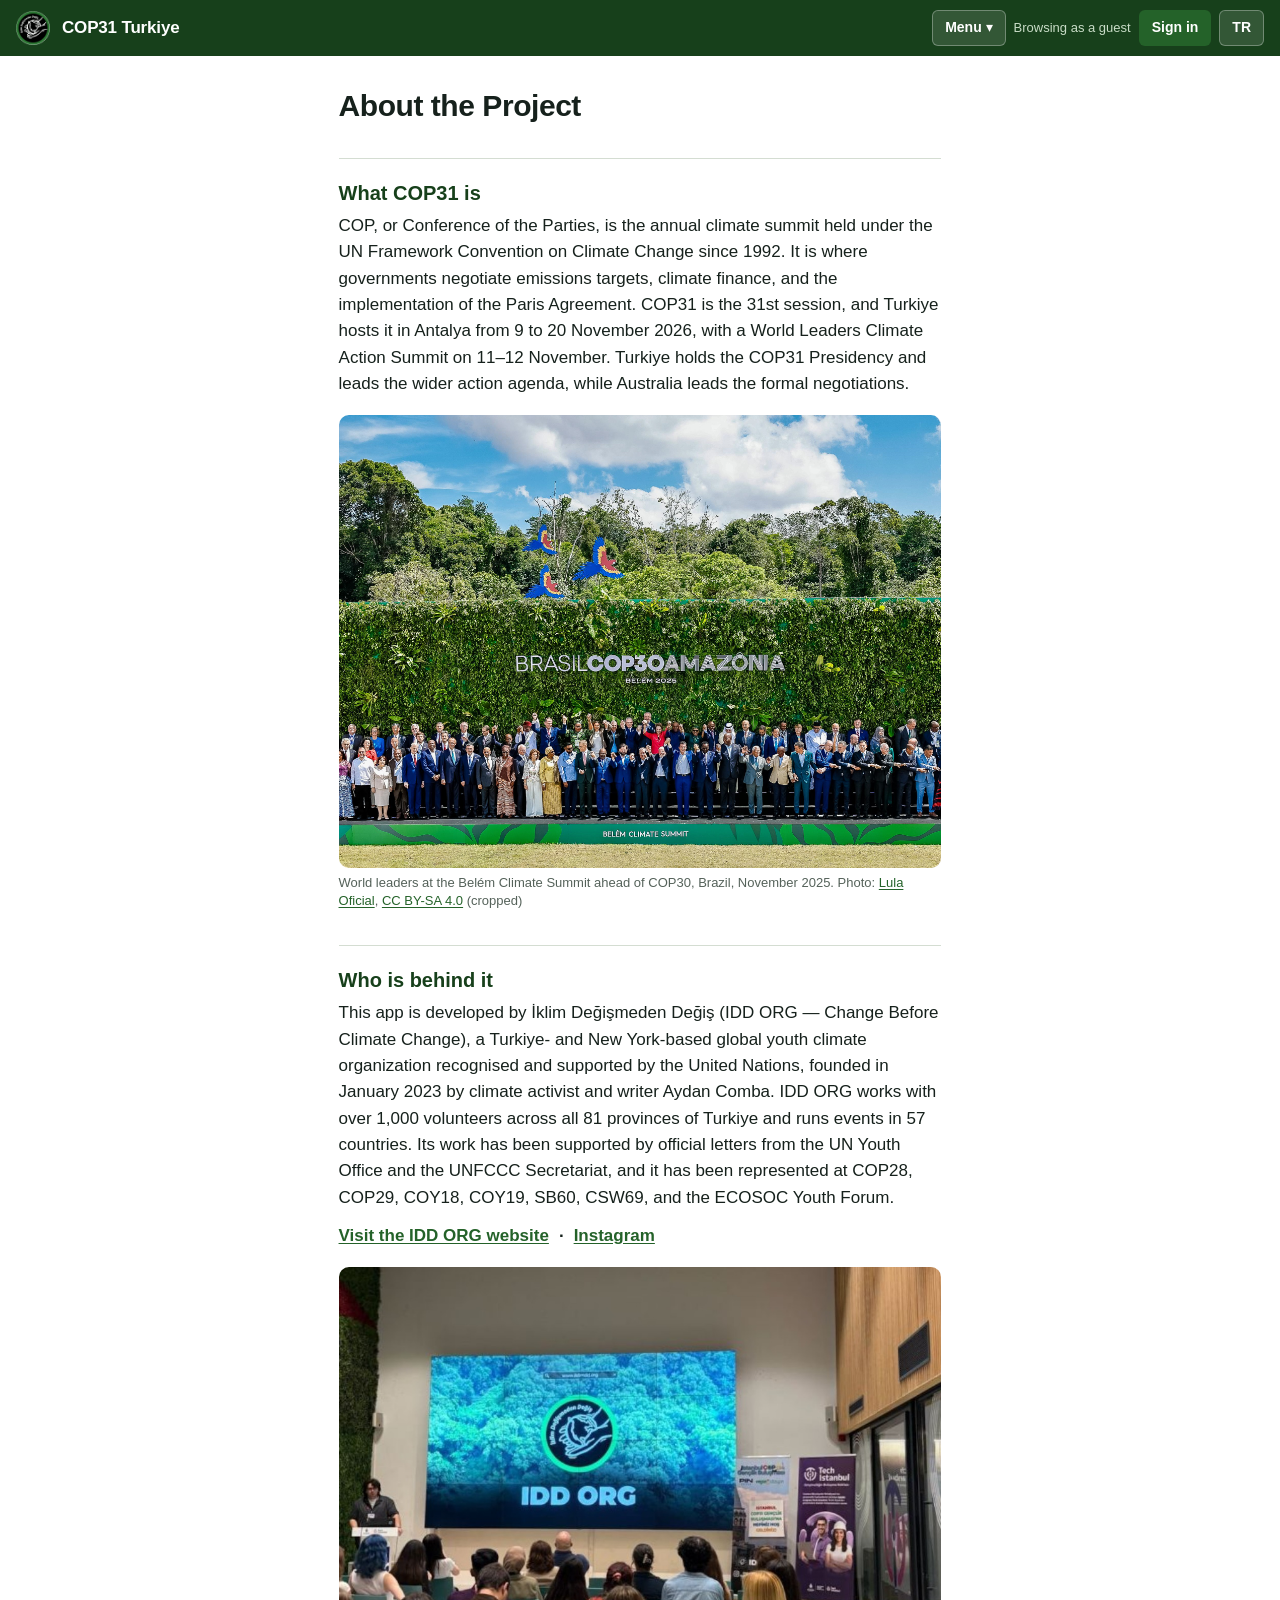
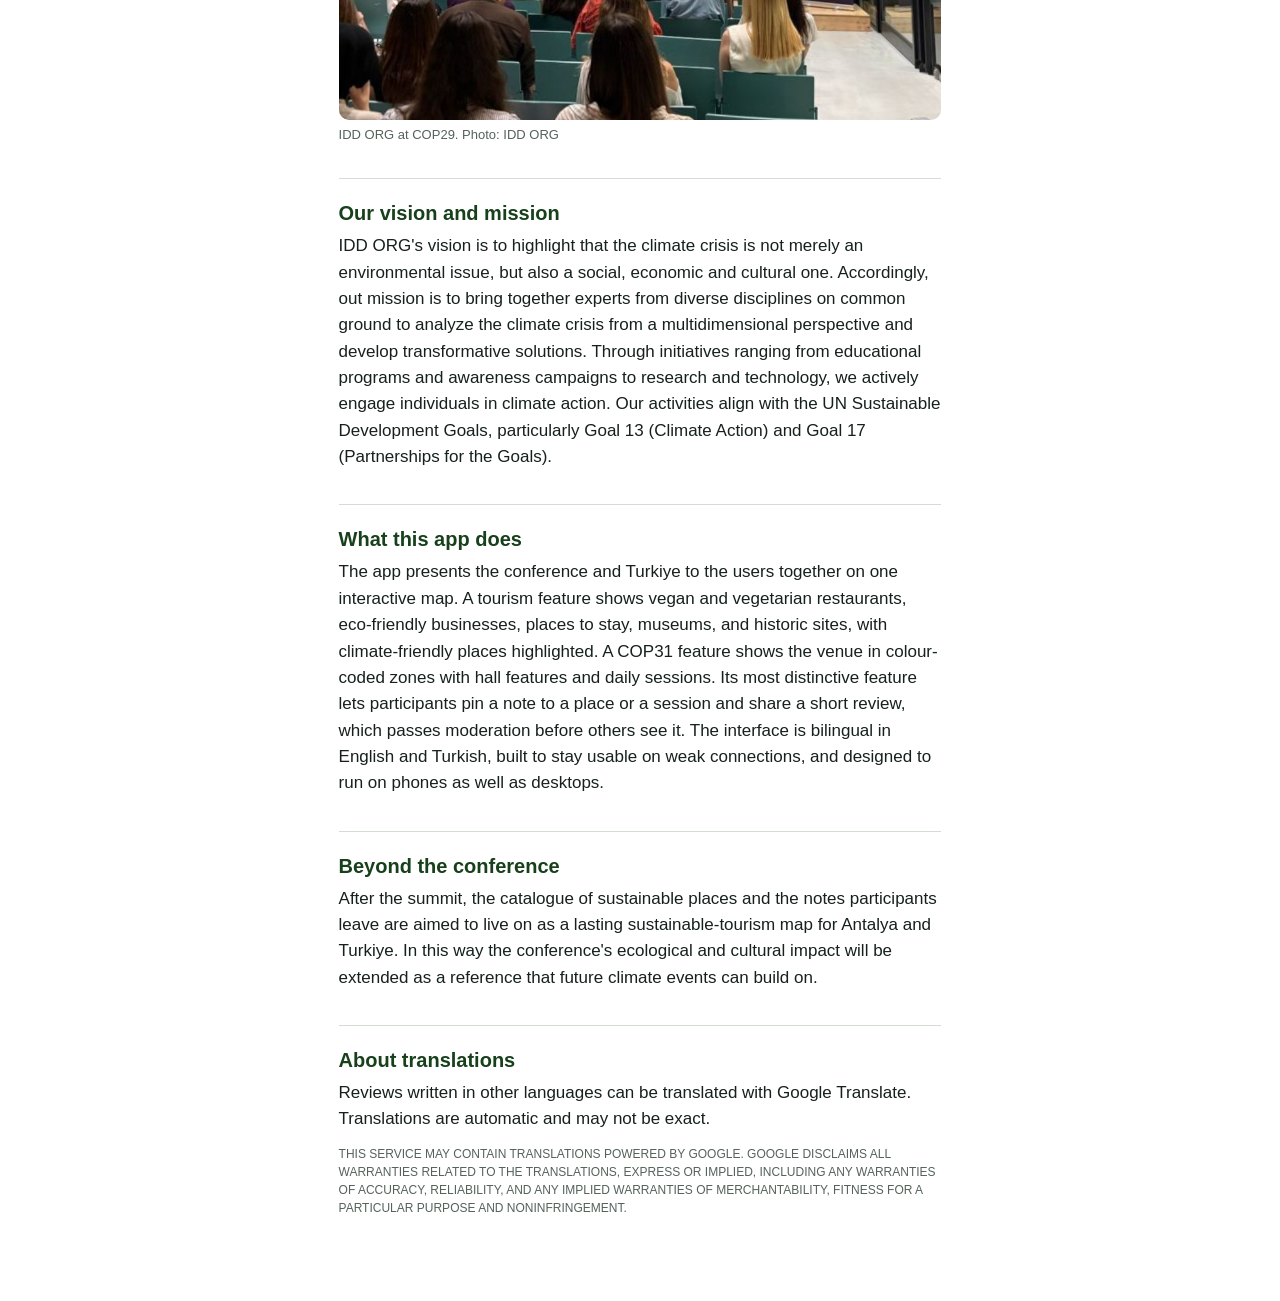
==== about.html @ 110b6953 "cop31 final-ish code" ====
<!DOCTYPE html>
<html lang="en">
<head>
  <meta charset="UTF-8">
  <meta name="viewport" content="width=device-width, initial-scale=1">
  <title>COP31 Türkiye App</title>
  <link rel="manifest" href="manifest.webmanifest">
  <meta name="theme-color" content="#17401b">
  <link rel="icon" type="image/png" sizes="32x32" href="img/favicon-32.png">
  <link rel="apple-touch-icon" href="img/icon-apple-180.png">
  <meta name="mobile-web-app-capable" content="yes">
  <meta name="apple-mobile-web-app-capable" content="yes">
  <meta name="apple-mobile-web-app-title" content="COP31 TR">
  <link rel="stylesheet" href="css/style.css">
</head>
<body>

  <header class="site-header" id="siteHeader"></header>

  <main class="content-wrap">
    <h1 data-i18n="about_title"></h1>

    <h2 data-i18n="about_cop_h"></h2>
    <p data-i18n="about_cop_p"></p>

    <figure class="photo photo-single">
      <img src="img/about-cop.jpg" data-i18n-alt="alt_about_cop" loading="lazy" width="1500" height="1000"
           onerror="this.closest('.photo').classList.add('is-missing')">
      <span class="photo-slot"><span data-i18n="img_missing"></span> <code>img/about-cop.jpg</code></span>
      <figcaption>
        <span data-i18n="cap_about_cop"></span>
        <a href="https://commons.wikimedia.org/w/index.php?curid=178001010" target="_blank" rel="noopener">Lula Oficial</a>,
        <a href="https://creativecommons.org/licenses/by-sa/4.0/" target="_blank" rel="noopener">CC BY-SA 4.0</a> (cropped)
      </figcaption>
    </figure>

    <h2 data-i18n="about_team_h"></h2>
    <p data-i18n="about_team_p"></p>
    <p class="ext-links">
      <a href="https://www.iklimdd.org" target="_blank" rel="noopener" data-i18n="about_team_link"></a>
      <span aria-hidden="true">·</span>
      <a href="https://www.instagram.com/idd.org.tr/" target="_blank" rel="noopener" data-i18n="about_team_insta"></a>
    </p>

    <figure class="photo photo-single">
      <img src="img/about-team.jpg" data-i18n-alt="alt_about_team" loading="lazy" width="1500" height="1000"
           onerror="this.closest('.photo').classList.add('is-missing')">
      <span class="photo-slot"><span data-i18n="img_missing"></span> <code>img/about-team.jpg</code></span>
      <figcaption data-i18n="cap_about_team"></figcaption>
    </figure>

    <h2 data-i18n="about_mission_h"></h2>
    <p data-i18n="about_mission_p"></p>

    <h2 data-i18n="about_app_h"></h2>
    <p data-i18n="about_app_p"></p>

    <h2 data-i18n="about_vision_h"></h2>
    <p data-i18n="about_vision_p"></p>

    <h2 data-i18n="gt_disclaimer_h"></h2>
    <p data-i18n="gt_disclaimer_p"></p>
    <p class="legal-note" lang="en" data-i18n="gt_disclaimer_legal"></p>
  </main>

  <script src="js/data.js"></script>
  <script src="js/i18n.js"></script>
  <script src="js/auth.js"></script>
  <script src="js/pwa.js"></script>
  <script>
    applyTranslations();
    renderHeader("about");
  </script>

</body>
</html>
---- css/style.css ----
:root {
  --brand:        #246229;
  --brand-deep:   #17401b;
  --brand-wash:   #eaf0e8;

  --sea:          #0f6d78;
  --sea-wash:     #e6f1f2;

  --ink:          #16211c;
  --ink-soft:     #55625a;

  --line:         #d4ddd2;
  --amber:        #8a5200;
  --leaf:         #1d7a3a;
  --red:          #a51f1f;

  --r-sm: 6px;
  --r-md: 10px;
  --r-lg: 16px;
  --tap: 44px;
}

* { box-sizing: border-box; }

html { -webkit-text-size-adjust: 100%; }

body {
  margin: 0;
  font-family: -apple-system, BlinkMacSystemFont, "Segoe UI", Roboto,
               "Helvetica Neue", Arial, sans-serif;
  font-size: 17px;
  line-height: 1.55;
  color: var(--ink);
  background: #fff;
}

h1, h2, h3 { line-height: 1.2; margin: 0 0 8px; font-weight: 650; }
h1 { font-size: 1.75rem; letter-spacing: -0.015em; }
h2 { font-size: 1.25rem; }
h3 { font-size: 1.0625rem; }
p  { margin: 0 0 12px; }

a { color: var(--brand); text-underline-offset: 2px; }
a:hover { color: var(--brand-deep); }

:focus-visible {
  outline: 3px solid var(--sea);
  outline-offset: 2px;
  border-radius: 3px;
}

.site-header {
  display: flex;
  align-items: center;
  gap: 12px;
  background: var(--brand-deep);
  color: #fff;
  padding: 10px 16px;
  min-height: 56px;
  flex-wrap: wrap;
}

.site-header .brand {
  font-size: 1.0625rem;
  font-weight: 650;
  letter-spacing: -0.01em;
  white-space: nowrap;
}

.site-header nav {
  margin-left: auto;
  display: flex;
  align-items: center;
  gap: 8px;
}

.site-header nav a { color: #d7e6dc; text-decoration: none; }
.site-header nav a:hover { color: #fff; text-decoration: underline; }

.site-header .who {
  font-size: 0.8125rem;
  color: #c9dcc7;
  display: flex;
  align-items: center;
  gap: 6px;
}

.role-tag {
  background: rgba(255, 255, 255, 0.16);
  border-radius: 999px;
  padding: 2px 9px;
  font-size: 0.75rem;
  color: #fff;
}

button {
  font: inherit;
  font-weight: 550;
  cursor: pointer;
  border: 1px solid transparent;
  border-radius: var(--r-sm);
  padding: 10px 16px;
  min-height: var(--tap);
  background: var(--brand);
  color: #fff;
}
button:hover { background: var(--brand-deep); }
button:active { transform: translateY(1px); }

button.ghost {
  background: #fff;
  color: var(--ink);
  border-color: var(--line);
}
button.ghost:hover { background: var(--brand-wash); color: var(--brand-deep); }

button.danger { background: var(--red); }
button.danger:hover { background: #7d1717; }

button.small { padding: 6px 12px; font-size: 0.875rem; min-height: 36px; }

.site-header button.ghost {
  background: rgba(255, 255, 255, 0.12);
  color: #fff;
  border-color: rgba(255, 255, 255, 0.3);
}
.site-header button.ghost:hover { background: rgba(255, 255, 255, 0.22); color: #fff; }

input, textarea, select {
  font: inherit;
  width: 100%;
  padding: 10px 12px;
  min-height: var(--tap);
  border: 1px solid var(--line);
  border-radius: var(--r-sm);
  background: #fff;
  color: var(--ink);
}
input::placeholder, textarea::placeholder { color: var(--ink-soft); }

label {
  display: block;
  font-size: 0.875rem;
  font-weight: 550;
  color: var(--ink);
  margin: 14px 0 5px;
}

.login-wrap {
  min-height: 100vh;
  min-height: 100dvh;
  display: flex;
  align-items: center;
  justify-content: center;
  padding: 20px;
  background: var(--brand-wash);
}

.login-card {
  width: 100%;
  max-width: 400px;
  background: #fff;
  border: 1px solid var(--line);
  border-radius: var(--r-lg);
  padding: 32px 28px;
}

.login-card .logo-lockup { text-align: center; margin-bottom: 20px; }

.login-card .logo {
  font-size: 1.375rem;
  font-weight: 700;
  color: var(--brand-deep);
  margin-top: 10px;
}

.login-card .tagline { color: var(--ink-soft); font-size: 0.9375rem; margin-bottom: 18px; }
.login-card button[type="submit"] { width: 100%; margin-top: 18px; }

.error-msg {
  display: none;
  background: #fdeceb;
  border: 1px solid #f0c2c0;
  color: var(--red);
  border-radius: var(--r-sm);
  padding: 10px 12px;
  font-size: 0.9375rem;
  margin-top: 12px;
}

.demo-accounts {
  margin-top: 22px;
  padding-top: 16px;
  border-top: 1px solid var(--line);
  font-size: 0.875rem;
  color: var(--ink-soft);
  line-height: 1.7;
}
.demo-accounts code {
  background: var(--brand-wash);
  color: var(--brand-deep);
  padding: 2px 6px;
  border-radius: 4px;
  font-size: 0.8125rem;
}

.app { display: flex; height: calc(100vh - 56px); height: calc(100dvh - 56px); }

.map-stage { position: relative; flex: 1; min-width: 0; }
.map { position: absolute; inset: 0; background: var(--brand-wash); }

.panel {
  width: 340px;
  flex-shrink: 0;
  padding: 18px 16px;
  background: #fff;
  border-left: 1px solid var(--line);
  overflow-y: auto;
}

.map-controls {
  position: absolute;
  top: 12px;
  left: 12px;
  z-index: 900;
  display: flex;
  flex-direction: column;
  gap: 10px;
  align-items: flex-start;
}

.filter-box {
  background: #fff;
  border-radius: var(--r-md);
  box-shadow: 0 2px 10px rgba(22, 33, 28, 0.22);
  overflow: hidden;
  min-width: 190px;
}

.filter-toggle {
  display: flex;
  align-items: center;
  gap: 9px;
  width: 100%;
  background: #fff;
  color: var(--ink);
  border: 0;
  border-radius: var(--r-md);
  padding: 11px 14px;
  min-height: var(--tap);
  font-weight: 600;
}
.filter-toggle:hover { background: var(--brand-wash); color: var(--brand-deep); }
.filter-toggle svg { color: var(--brand); flex-shrink: 0; }

.filter-toggle .chev {
  margin-left: auto;
  color: var(--ink-soft);
  transition: transform 0.18s;
  font-size: 1.125rem;
  line-height: 1;
}
.filter-box.open .filter-toggle .chev { transform: rotate(90deg); }

.filter-panel { display: none; padding: 4px 6px 8px; }
.filter-box.open .filter-panel { display: block; }

.filter-row {
  display: flex;
  align-items: center;
  gap: 10px;
  margin: 0;
  padding: 8px;
  min-height: var(--tap);
  border-radius: var(--r-sm);
  font-size: 0.9375rem;
  font-weight: 400;
  color: var(--ink);
  cursor: pointer;
}
.filter-row:hover { background: var(--brand-wash); }
.filter-name { flex: 1; }
.filter-row input { width: 20px; height: 20px; min-height: 0; flex-shrink: 0; accent-color: var(--brand); }

.dot { width: 14px; height: 14px; flex-shrink: 0; }
.dot-tourism { background: #246229; border-radius: 50%; }
.dot-cop     { background: #0f6d78; border-radius: 3px; }
.dot-eco     { background: #fff; border: 3px solid #f6c344; border-radius: 50%; }

.filter-sep { height: 1px; background: var(--line); margin: 6px 8px; }

.filter-action {
  width: calc(100% - 12px);
  margin: 2px 6px 0;
  background: var(--brand);
  color: #fff;
  font-size: 0.9375rem;
  min-height: 40px;
}
.filter-action.active { background: var(--amber); }

.map-fab {
  width: var(--tap);
  height: var(--tap);
  padding: 0;
  border-radius: 50%;
  background: #fff;
  color: var(--brand-deep);
  box-shadow: 0 2px 10px rgba(22, 33, 28, 0.22);
  display: flex;
  align-items: center;
  justify-content: center;
}
.map-fab:hover { background: var(--brand-wash); color: var(--brand-deep); }

.hint { font-size: 0.8125rem; color: var(--ink-soft); line-height: 1.5; }

.place-type { color: var(--ink-soft); font-size: 0.9375rem; margin-bottom: 6px; }

.eco-tag {
  display: inline-block;
  background: var(--brand-wash);
  color: #146130;
  border-radius: 999px;
  padding: 1px 9px;
  font-size: 0.75rem;
  border: 1px solid #a5d6b5;
}

.rating-line {
  display: flex;
  align-items: baseline;
  gap: 8px;
  margin-bottom: 12px;
  flex-wrap: wrap;
}
.rating-num { font-weight: 700; font-size: 1.0625rem; }

.place-info { font-size: 0.9375rem; margin-bottom: 16px; }

.reviews { margin-bottom: 16px; }

.review {
  border-top: 1px solid var(--line);
  padding: 12px 0;
}
.review:first-child { border-top: 0; padding-top: 0; }

.review-top { display: flex; align-items: center; gap: 8px; flex-wrap: wrap; }

.review-text {
  margin: 6px 0 6px;
  font-size: 0.9375rem;
}

.review-foot {
  display: flex;
  align-items: center;
  gap: 10px;
  flex-wrap: wrap;
  font-size: 0.8125rem;
}

.stars { color: var(--amber); letter-spacing: 1px; }

.link-btn {
  background: none;
  border: 0;
  padding: 6px 0;
  min-height: 0;
  color: var(--brand);
  font-size: 0.875rem;
  font-weight: 600;
  text-decoration: underline;
  text-underline-offset: 2px;
}
.link-btn:hover { background: none; color: var(--brand-deep); }

.add-review {
  width: 100%;
  background: #fff;
  color: var(--brand-deep);
  border: 1.5px dashed var(--brand);
  font-weight: 600;
}
.add-review:hover { background: var(--brand-wash); color: var(--brand-deep); }

.review-form {
  border-top: 1px solid var(--line);
  padding-top: 16px;
}
.review-form h3 { margin-bottom: 10px; }

.star-pick { display: flex; gap: 2px; margin-bottom: 12px; }

.star-pick .star {
  background: none;
  border: 0;
  padding: 4px;
  min-height: var(--tap);
  min-width: 38px;
  font-size: 1.75rem;
  line-height: 1;
  color: var(--line);
}
.star-pick .star.on { color: var(--amber); }
.star-pick .star:hover { background: none; color: var(--amber); }

.form-actions { display: flex; gap: 8px; margin-top: 14px; }
.form-actions button { flex: 1; }

.pill {
  display: inline-block;
  border-radius: 999px;
  padding: 2px 9px;
  font-size: 0.75rem;
  border: 1px solid;
}
.pill-pending  { color: var(--amber); border-color: #d9b48a; background: #fdf4e7; }
.pill-approved { color: #146130;      border-color: #a5d6b5; background: #e8f6ec; }
.pill-rejected { color: var(--red);   border-color: #f0c2c0; background: #fdeceb; }
.pill-flagged  { color: var(--red);   border-color: var(--red); background: #fdeceb; }

.note {
  background: #fff;
  border: 1px solid var(--line);
  border-left: 3px solid var(--brand);
  border-radius: var(--r-sm);
  padding: 12px;
  margin-bottom: 10px;
  font-size: 0.9375rem;
}
.note .meta {
  font-size: 0.8125rem;
  color: var(--ink-soft);
  margin-top: 8px;
  display: flex;
  gap: 10px;
  flex-wrap: wrap;
  align-items: center;
}

.empty {
  color: var(--ink-soft);
  font-size: 0.9375rem;
  background: var(--brand-wash);
  border-radius: var(--r-md);
  padding: 16px;
}

.admin-wrap { max-width: 1000px; margin: 0 auto; padding: 24px 20px 64px; }

.tabs {
  display: flex;
  gap: 4px;
  border-bottom: 1px solid var(--line);
  margin-bottom: 22px;
  overflow-x: auto;
}

.tab {
  background: none;
  border: none;
  border-bottom: 2px solid transparent;
  border-radius: 0;
  color: var(--ink-soft);
  padding: 12px 14px;
  white-space: nowrap;
  font-weight: 550;
}
.tab:hover { background: var(--brand-wash); color: var(--ink); }
.tab.active { color: var(--brand-deep); border-bottom-color: var(--brand); }

.card {
  background: #fff;
  border: 1px solid var(--line);
  border-radius: var(--r-md);
  padding: 18px;
  margin-bottom: 12px;
}
.card .actions { margin-top: 14px; display: flex; gap: 8px; flex-wrap: wrap; }

.two-col { display: grid; grid-template-columns: 1fr 1fr; gap: 14px; }

.table { width: 100%; border-collapse: collapse; font-size: 0.9375rem; }
.table th, .table td { text-align: left; padding: 10px 8px; border-bottom: 1px solid var(--line); }
.table th { color: var(--ink-soft); font-weight: 550; font-size: 0.875rem; }

.section-note {
  background: var(--sea-wash);
  border-left: 3px solid var(--sea);
  border-radius: var(--r-sm);
  padding: 14px;
  font-size: 0.9375rem;
  color: var(--ink);
  margin-bottom: 22px;
}

#toast {
  position: fixed;
  left: 50%;
  bottom: 24px;
  transform: translateX(-50%);
  background: var(--ink);
  color: #fff;
  padding: 12px 18px;
  border-radius: 999px;
  font-size: 0.9375rem;
  opacity: 0;
  pointer-events: none;
  transition: opacity 0.18s;
  z-index: 1000;
  max-width: min(90vw, 460px);
  text-align: center;
}
#toast.show { opacity: 1; }

.menu { position: relative; }

.menu-panel {
  display: none;
  position: absolute;
  top: calc(100% + 8px);
  left: 0;
  background: #fff;
  border: 1px solid var(--line);
  border-radius: var(--r-md);
  box-shadow: 0 8px 28px rgba(22, 33, 28, 0.22);
  min-width: 210px;
  padding: 6px;
  z-index: 1200;
}
.menu-panel.open { display: block; }

.site-header nav .menu-panel a {
  display: block;
  padding: 11px 12px;
  min-height: var(--tap);
  border-radius: var(--r-sm);
  color: var(--ink);
  text-decoration: none;
  font-size: 0.9375rem;
}
.site-header nav .menu-panel a:hover {
  background: var(--brand-wash);
  color: var(--brand-deep);
  text-decoration: none;
}

.content-wrap {
  max-width: 68ch;
  margin: 0 auto;
  padding: 32px 20px 72px;
}

.content-wrap h1 { font-size: 1.875rem; }

.content-wrap .lead {
  font-size: 1.125rem;
  color: var(--ink-soft);
  margin-bottom: 30px;
}

.content-wrap h2 {
  margin-top: 34px;
  padding-top: 22px;
  border-top: 1px solid var(--line);
  color: var(--brand-deep);
}

.content-note {
  margin-top: 40px;
  font-size: 0.875rem;
  color: var(--ink-soft);
  background: var(--brand-wash);
  border-radius: var(--r-md);
  padding: 14px 16px;
}

.ev-filters { display: flex; gap: 8px; flex-wrap: wrap; margin: 22px 0 26px; }

.ev-chip {
  background: #fff;
  color: var(--ink-soft);
  border: 1px solid var(--line);
  border-radius: 999px;
  padding: 8px 16px;
  min-height: 40px;
  font-size: 0.9375rem;
}
.ev-chip:hover { background: var(--brand-wash); color: var(--brand-deep); }
.ev-chip.active { background: var(--brand); color: #fff; border-color: var(--brand); }

.ev-day {
  display: flex;
  gap: 18px;
  padding: 16px 0;
  border-bottom: 1px solid var(--line);
}

.ev-day.today {
  background: var(--brand-wash);
  border-radius: var(--r-md);
  padding: 16px 14px;
  border-bottom-color: transparent;
}

.ev-date { flex-shrink: 0; width: 108px; display: flex; flex-direction: column; }
.ev-daynum { font-size: 0.8125rem; color: var(--ink-soft); }
.ev-datetext { font-weight: 650; color: var(--brand-deep); }

.ev-body h3 { margin: 0 0 2px; }
.ev-sub { font-size: 0.9375rem; color: var(--ink-soft); }

.ev-summit {
  display: inline-block;
  margin-top: 8px;
  font-size: 0.8125rem;
  color: var(--sea);
  background: var(--sea-wash);
  border: 1px solid #a9d2d7;
  border-radius: 999px;
  padding: 3px 10px;
}

@media (max-width: 860px) {
  .app { flex-direction: column; height: auto; }
  .map-stage { height: 62vh; min-height: 340px; flex: none; }
  .panel {
    width: 100%;
    border: 0;
    border-top: 1px solid var(--line);
  }
  .two-col { grid-template-columns: 1fr; }
  .site-header { padding: 10px 12px; gap: 10px; }
  .site-header .brand { font-size: 1rem; }
  .content-wrap { padding: 24px 18px 60px; }
  h1, .content-wrap h1 { font-size: 1.5rem; }
}

@media (max-width: 560px) {
  .site-header .who { display: none; }
  .ev-day { flex-direction: column; gap: 4px; }
  .ev-date { flex-direction: row; gap: 8px; width: auto; align-items: baseline; }
}

@media (prefers-reduced-motion: reduce) {
  * { transition: none !important; animation: none !important; }
  button:active { transform: none; }
}

.idd-logo {
  display: block;
  flex-shrink: 0;
  background-image: url("[data-uri]");
  background-size: contain;
  background-repeat: no-repeat;
  background-position: center;
}

.site-header .idd-logo { width: 34px; height: 34px; }
.login-card .idd-logo { width: 76px; height: 76px; margin: 0 auto; }

.welcome {
  min-height: 100vh;
  min-height: 100dvh;
  display: flex;
  align-items: center;
  justify-content: center;
  padding: 40px 20px;
  background: linear-gradient(178deg, var(--brand-wash) 0%, #ffffff 62%);
}

.welcome-inner {
  width: 100%;
  max-width: 720px;
  text-align: center;
  position: relative;
}

.welcome-logo { width: 88px; height: 88px; margin: 0 auto 22px; }

.wel-kicker {
  color: var(--brand);
  font-size: 0.9375rem;
  font-weight: 600;
  margin-bottom: 10px;
}

.welcome h1 {
  font-size: clamp(1.75rem, 5vw, 2.5rem);
  letter-spacing: -0.02em;
  margin-bottom: 14px;
  color: var(--brand-deep);
}

.wel-sub {
  font-size: 1.0625rem;
  color: var(--ink-soft);
  max-width: 54ch;
  margin: 0 auto 28px;
}

.wel-actions {
  display: flex;
  gap: 12px;
  justify-content: center;
  flex-wrap: wrap;
  margin-bottom: 48px;
}

.btn-primary, .btn-quiet {
  display: inline-flex;
  align-items: center;
  justify-content: center;
  min-height: var(--tap);
  padding: 12px 28px;
  border-radius: var(--r-sm);
  font-weight: 600;
  text-decoration: none;
}

.btn-primary { background: var(--brand); color: #fff; border: 1px solid var(--brand); }
.btn-primary:hover { background: var(--brand-deep); border-color: var(--brand-deep); color: #fff; }

.btn-quiet { background: #fff; color: var(--brand-deep); border: 1px solid var(--line); }
.btn-quiet:hover { background: var(--brand-wash); color: var(--brand-deep); }

.wel-features {
  display: grid;
  grid-template-columns: repeat(3, 1fr);
  gap: 28px;
  text-align: left;
  border-top: 1px solid var(--line);
  padding-top: 32px;
}

.wel-feature h2 { font-size: 1rem; margin: 10px 0 4px; }
.wel-feature p { font-size: 0.9375rem; color: var(--ink-soft); margin: 0; }

.wel-feature .dot { display: block; }

.wel-by {
  margin-top: 40px;
  font-size: 0.8125rem;
  color: var(--ink-soft);
}

.wel-lang { position: absolute; top: -20px; right: 0; }

@media (max-width: 640px) {
  .wel-features { grid-template-columns: 1fr; gap: 22px; }
  .wel-actions { flex-direction: column; }
  .btn-primary, .btn-quiet { width: 100%; }
  .welcome-logo { width: 72px; height: 72px; }
  .wel-lang { top: -12px; }
}

.site-header .header-logo { display: block; }
.site-header .header-logo:hover { opacity: 0.85; }

.trace-box {
  position: absolute;
  left: 12px;
  bottom: 24px;
  z-index: 950;
  width: min(300px, calc(100% - 24px));
  background: #fff;
  border-radius: var(--r-md);
  box-shadow: 0 2px 10px rgba(22, 33, 28, 0.22);
  padding: 12px;
  font-size: 0.875rem;
}
.trace-box textarea { font-family: ui-monospace, Menlo, Consolas, monospace; font-size: 0.75rem; margin-top: 6px; }
.trace-actions { display: flex; gap: 6px; margin-top: 8px; }
.trace-actions button { flex: 1; }

.mt-label { display: inline-flex; align-items: center; gap: 6px; flex-wrap: wrap; }
.mt-label a { color: inherit; text-decoration: underline; text-underline-offset: 2px; }
.gt-badge { height: 16px; width: auto; display: inline-block; vertical-align: middle; }

.photo-pair {
  display: grid;
  grid-template-columns: 1fr 1fr;
  gap: 14px;
  margin: 18px 0 8px;
}

.photo { margin: 0; }
.photo-single { margin: 18px 0 8px; }
.photo-single img,
.show-photo-slots .photo-single.is-missing .photo-slot { aspect-ratio: 3 / 2; }

.photo img {
  display: block;
  width: 100%;
  height: auto;
  aspect-ratio: 4 / 3;
  object-fit: cover;
  border-radius: var(--r-md);
  background: var(--brand-wash);
}

.photo figcaption {
  margin-top: 6px;
  font-size: 0.8125rem;
  color: var(--ink-soft);
  line-height: 1.45;
}

.photo-slot { display: none; }

.photo.is-missing { display: none; }
.show-photo-slots .photo.is-missing { display: block; }
.show-photo-slots .photo.is-missing img { display: none; }
.show-photo-slots .photo.is-missing .photo-slot {
  display: flex;
  flex-direction: column;
  align-items: center;
  justify-content: center;
  gap: 4px;
  aspect-ratio: 4 / 3;
  border: 2px dashed var(--line);
  border-radius: var(--r-md);
  background: var(--brand-wash);
  color: var(--ink-soft);
  font-size: 0.8125rem;
  text-align: center;
  padding: 10px;
}
.photo-slot code { font-size: 0.75rem; color: var(--brand-deep); word-break: break-all; }

.photo-pair:not(:has(.photo:not(.is-missing))) { margin: 0; }

.ext-links { display: flex; gap: 10px; align-items: center; flex-wrap: wrap; font-weight: 600; }

.legal-note { font-size: 0.75rem; color: var(--ink-soft); line-height: 1.5; }

.wel-by a { color: var(--ink-soft); }
.wel-by a:hover { color: var(--brand-deep); }

@media (max-width: 560px) {
  .photo-pair { grid-template-columns: 1fr; }
}

[hidden] { display: none !important; }

button.btn-quiet { font: inherit; font-weight: 600; cursor: pointer; }
button.btn-quiet:hover { background: var(--brand-wash); color: var(--brand-deep); }
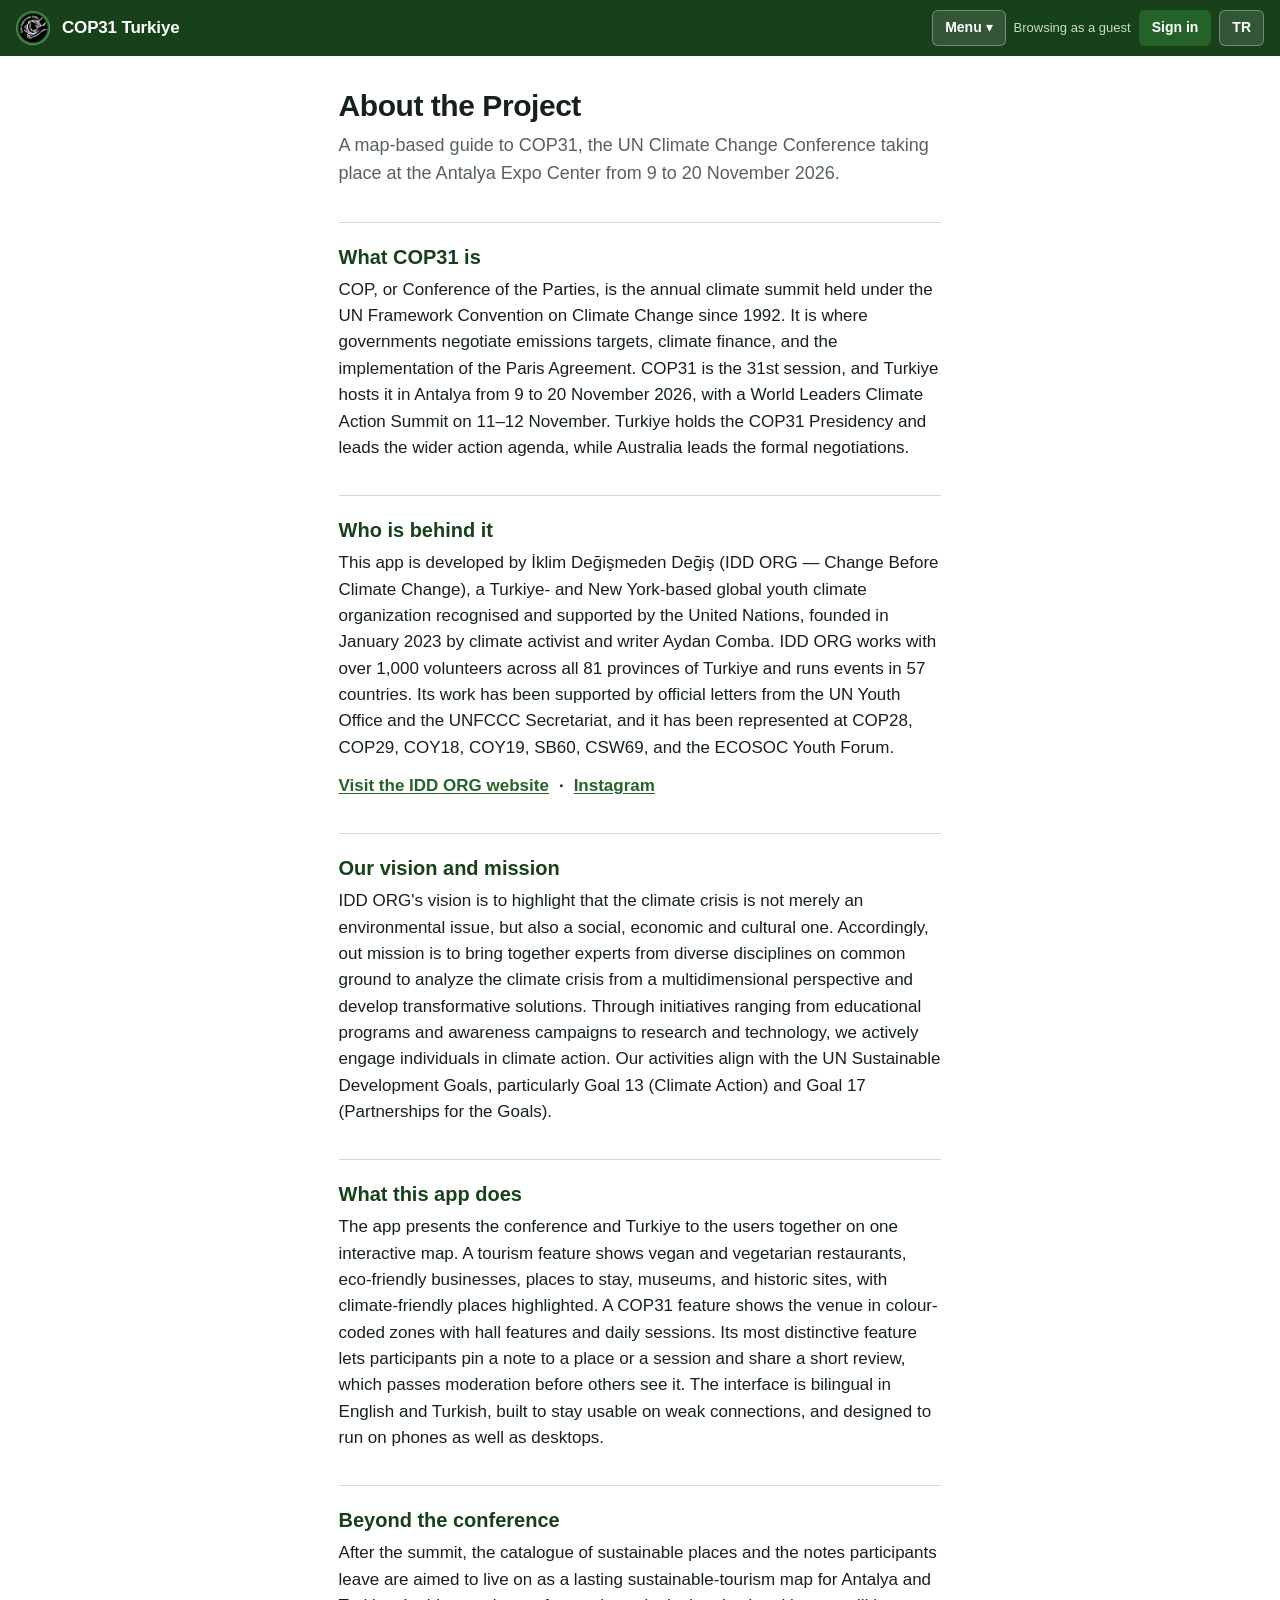
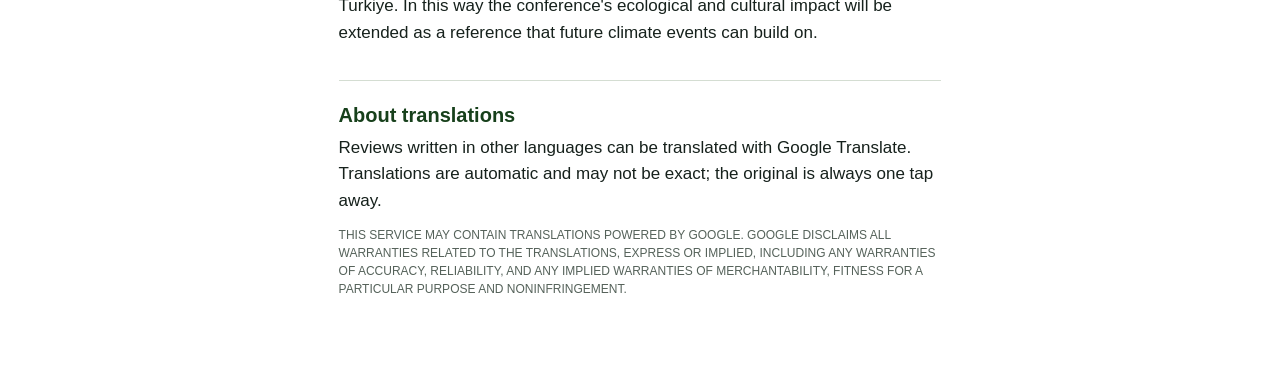
==== commit 34cecd6c: "antalya places added" ====
--- a/about.html
+++ b/about.html
@@ -19,6 +19,7 @@
 
   <main class="content-wrap">
     <h1 data-i18n="about_title"></h1>
+    <p class="lead" data-i18n="about_lead"></p>
 
     <h2 data-i18n="about_cop_h"></h2>
     <p data-i18n="about_cop_p"></p>
@@ -27,11 +28,7 @@
       <img src="img/about-cop.jpg" data-i18n-alt="alt_about_cop" loading="lazy" width="1500" height="1000"
            onerror="this.closest('.photo').classList.add('is-missing')">
       <span class="photo-slot"><span data-i18n="img_missing"></span> <code>img/about-cop.jpg</code></span>
-      <figcaption>
-        <span data-i18n="cap_about_cop"></span>
-        <a href="https://commons.wikimedia.org/w/index.php?curid=178001010" target="_blank" rel="noopener">Lula Oficial</a>,
-        <a href="https://creativecommons.org/licenses/by-sa/4.0/" target="_blank" rel="noopener">CC BY-SA 4.0</a> (cropped)
-      </figcaption>
+      <figcaption data-i18n="cap_about_cop"></figcaption>
     </figure>
 
     <h2 data-i18n="about_team_h"></h2>
--- a/css/style.css
+++ b/css/style.css
@@ -283,9 +283,11 @@
 .filter-row input { width: 20px; height: 20px; min-height: 0; flex-shrink: 0; accent-color: var(--brand); }
 
 .dot { width: 14px; height: 14px; flex-shrink: 0; }
-.dot-tourism { background: #246229; border-radius: 50%; }
+.dot-tourism { background: #6b3fa0; border-radius: 50%; }
 .dot-cop     { background: #0f6d78; border-radius: 3px; }
-.dot-eco     { background: #fff; border: 3px solid #f6c344; border-radius: 50%; }
+.dot-eco     { background: #246229; border: 3px solid #f6c344; border-radius: 50%; }
+.dot-plant   { background: #b3541e; border-radius: 50%; }
+.dot-local   { background: #1d5fa6; border-radius: 50%; }
 
 .filter-sep { height: 1px; background: var(--line); margin: 6px 8px; }
 
